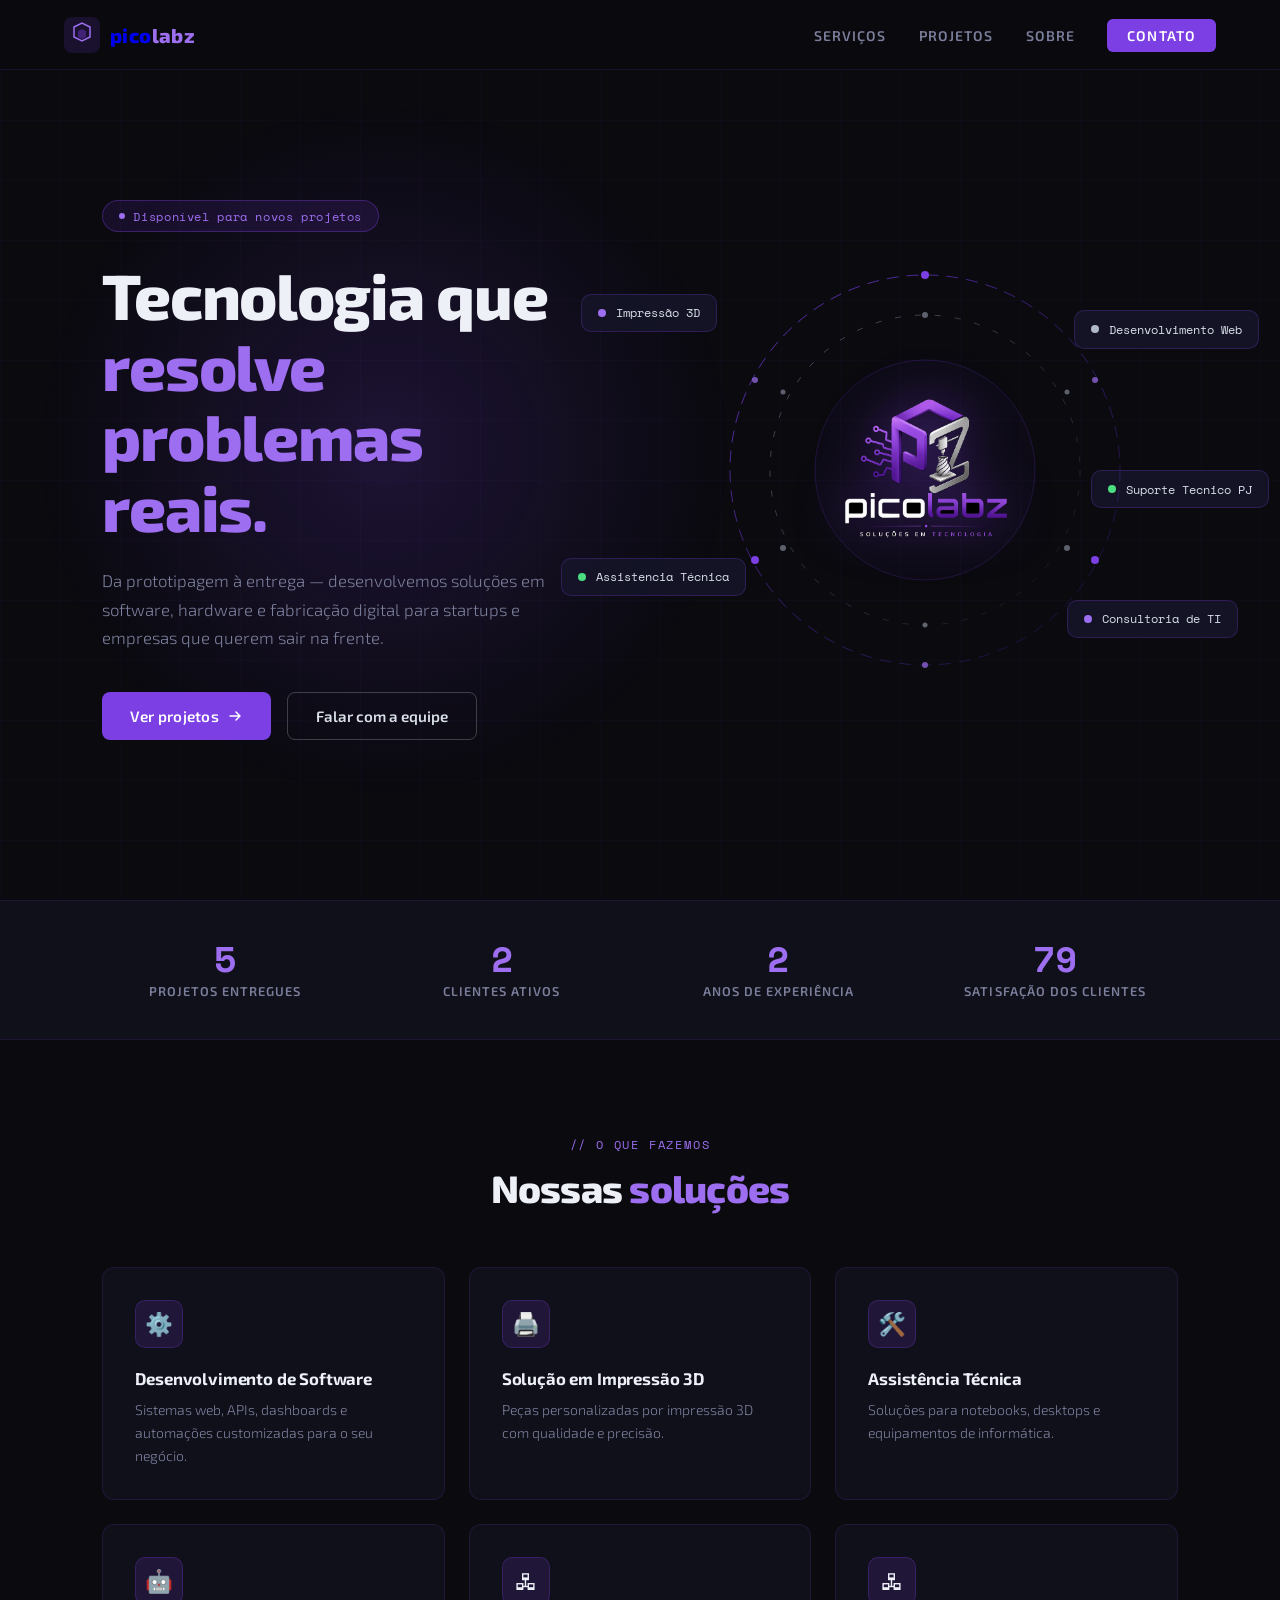
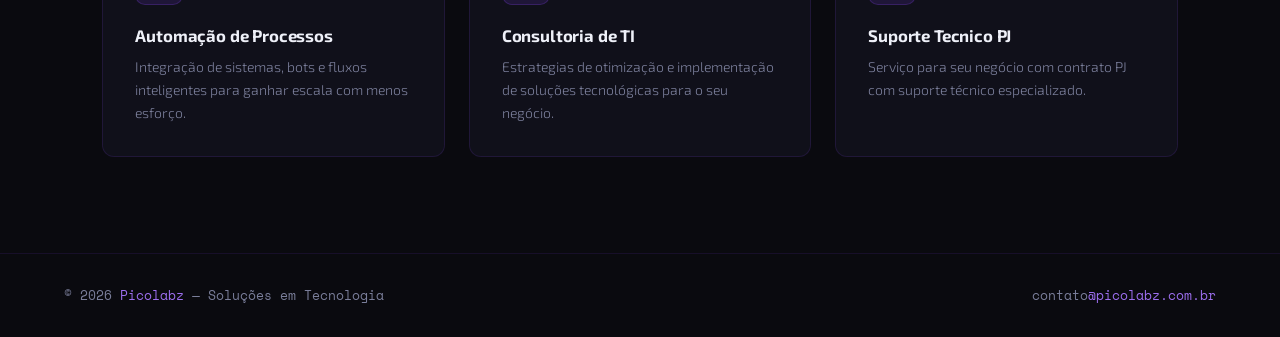
==== index.html @ 447c070c "Commit v1" ====
<!DOCTYPE html>
<html lang="pt-BR">
<head>
  <meta charset="UTF-8" />
  <meta name="viewport" content="width=device-width, initial-scale=1.0" />
  <title>Picolabz — Soluções em Tecnologia</title>
  <link rel="preconnect" href="https://fonts.googleapis.com" />
  <link rel="preconnect" href="https://fonts.gstatic.com" crossorigin />
  <link href="https://fonts.googleapis.com/css2?family=Exo+2:wght@300;400;600;800&family=Space+Mono:wght@400;700&display=swap" rel="stylesheet" />
  <link rel="stylesheet" href="./css/style.css" />
</head>
<body>

  <!-- NAV -->
  <nav>
    <a class="nav-logo" href="#">
      <svg class="nav-logo-icon" viewBox="0 0 36 36" fill="none" xmlns="http://www.w3.org/2000/svg">
        <rect width="36" height="36" rx="8" fill="rgba(123,63,228,0.15)"/>
        <path d="M10 10 L18 6 L26 10 L26 20 L18 24 L10 20 Z" stroke="#9D6FF0" stroke-width="1.5" fill="none"/>
        <path d="M14 14 L18 12 L22 14 L22 20 L18 22 L14 20 Z" fill="rgba(123,63,228,0.4)"/>
      </svg>
      <span class="nav-logo-text">pico<span>labz</span></span>
    </a>
    <ul class="nav-links">
      <li><a href="#servicos">Serviços</a></li>
      <li><a href="#projetos">Projetos</a></li>
      <li><a href="#sobre">Sobre</a></li>
      <li><a href="#contato" class="nav-cta">Contato</a></li>
    </ul>
  </nav>

  <!-- HERO -->
  <section class="hero">
    <div class="hero-glow"></div>
    <div class="hero-inner">

      <!-- Left -->
      <div class="hero-content">
        <div class="hero-badge">
          <span class="hero-badge-dot"></span>
          Disponível para novos projetos
        </div>

        <h1 class="hero-title">
          Tecnologia que<br>
          <span class="line2">resolve problemas<br>reais.</span>
        </h1>

        <p class="hero-subtitle">
          Da prototipagem à entrega — desenvolvemos soluções em software, hardware e fabricação digital para startups e empresas que querem sair na frente.
        </p>

        <div class="hero-actions">
          <a href="#projetos" class="btn-primary">
            Ver projetos
            <svg width="16" height="16" viewBox="0 0 16 16" fill="none"><path d="M3 8h10M9 4l4 4-4 4" stroke="currentColor" stroke-width="1.5" stroke-linecap="round" stroke-linejoin="round"/></svg>
          </a>
          <a href="#contato" class="btn-outline">
            Falar com a equipe
          </a>
        </div>
      </div>

      <!-- Right: logo + rings -->
      <div class="hero-visual">

        <!-- Floating tech cards -->
        <div class="tech-card tc1">
          <span class="tc-dot purple"></span>
          Impressão 3D
        </div>
        <div class="tech-card tc2">
          <span class="tc-dot green"></span>
          Assistencia Técnica
        </div>
        <div class="tech-card tc3">
          <span class="tc-dot silver"></span>
          Desenvolvimento Web
        </div>
        <div class="tech-card tc4">
          <span class="tc-dot purple"></span>
          Consultoria de TI
        </div>
        <div class="tech-card tc5">
          <span class="tc-dot green"></span>
          Suporte Tecnico PJ
        </div>

        <div class="hex-ring">
          <svg viewBox="0 0 420 420" xmlns="http://www.w3.org/2000/svg" aria-hidden="true">
            <defs>
              <linearGradient id="ringGrad" x1="0%" y1="0%" x2="100%" y2="100%">
                <stop offset="0%" stop-color="#7B3FE4" stop-opacity="0.8"/>
                <stop offset="100%" stop-color="#4B1FA8" stop-opacity="0.2"/>
              </linearGradient>
              <linearGradient id="ringGrad2" x1="0%" y1="0%" x2="100%" y2="100%">
                <stop offset="0%" stop-color="#B0B8C8" stop-opacity="0.4"/>
                <stop offset="100%" stop-color="#B0B8C8" stop-opacity="0.05"/>
              </linearGradient>
            </defs>

            <!-- Outer spinning ring -->
            <g class="ring-spin">
              <circle cx="210" cy="210" r="195" fill="none" stroke="url(#ringGrad)" stroke-width="1" stroke-dasharray="12 8"/>
              <!-- Dots on ring -->
              <circle cx="210" cy="15" r="4" fill="#7B3FE4"/>
              <circle cx="380" cy="120" r="3" fill="#9D6FF0" opacity="0.7"/>
              <circle cx="380" cy="300" r="4" fill="#7B3FE4"/>
              <circle cx="210" cy="405" r="3" fill="#9D6FF0" opacity="0.7"/>
              <circle cx="40" cy="300" r="4" fill="#7B3FE4"/>
              <circle cx="40" cy="120" r="3" fill="#9D6FF0" opacity="0.7"/>
            </g>

            <!-- Middle ring -->
            <g class="ring-spin-rev">
              <circle cx="210" cy="210" r="155" fill="none" stroke="url(#ringGrad2)" stroke-width="1" stroke-dasharray="6 14"/>
              <circle cx="210" cy="55" r="3" fill="#B0B8C8" opacity="0.5"/>
              <circle cx="352" cy="132" r="2.5" fill="#B0B8C8" opacity="0.5"/>
              <circle cx="352" cy="288" r="3" fill="#B0B8C8" opacity="0.5"/>
              <circle cx="210" cy="365" r="2.5" fill="#B0B8C8" opacity="0.5"/>
              <circle cx="68" cy="288" r="3" fill="#B0B8C8" opacity="0.5"/>
              <circle cx="68" cy="132" r="2.5" fill="#B0B8C8" opacity="0.5"/>
            </g>

            <!-- Inner glow circle -->
            <circle cx="210" cy="210" r="110" fill="rgba(123,63,228,0.04)" stroke="rgba(123,63,228,0.2)" stroke-width="1"/>
          </svg>

          <!-- Logo in center -->
          <div class="logo-center">
            <img src="./img/PICOLABZ_LOGOT.png" alt="Picolabz Logo" />
          </div>
        </div>
      </div>
    </div>
  </section>

  <!-- STATS -->
  <div class="stats">
    <div class="stats-inner">
      <div class="stat-item">
        <div class="stat-num" data-target="6">0</div>
        <div class="stat-label">Projetos entregues</div>
      </div>
      <div class="stat-item">
        <div class="stat-num" data-target="3">0</div>
        <div class="stat-label">Clientes ativos</div>
      </div>
      <div class="stat-item">
        <div class="stat-num" data-target="3" data-suffix="+">0</div>
        <div class="stat-label">Anos de experiência</div>
      </div>
      <div class="stat-item">
        <div class="stat-num" data-target="100" data-suffix="%">0</div>
        <div class="stat-label">Satisfação dos clientes</div>
      </div>
    </div>
  </div>

  <!-- SERVICES -->
  <section class="services" id="servicos">
    <div class="section-header">
      <div class="section-tag">// o que fazemos</div>
      <h2 class="section-title">Nossas <span>soluções</span></h2>
    </div>
    <div class="services-grid">
      <div class="service-card">
        <div class="service-icon">⚙️</div>
        <div class="service-name">Desenvolvimento de Software</div>
        <div class="service-desc">Sistemas web, APIs, dashboards e automações customizadas para o seu negócio.</div>
      </div>
      <div class="service-card">
        <div class="service-icon">🖨️</div>
        <div class="service-name">Solução em Impressão 3D</div>
        <div class="service-desc">Peças personalizadas por impressão 3D com qualidade e precisão.</div>
      </div>
      <div class="service-card">
        <div class="service-icon">🛠️</div>
        <div class="service-name">Assistência Técnica</div>
        <div class="service-desc">Soluções para notebooks, desktops e equipamentos de informática.</div>
      </div>
      <div class="service-card">
        <div class="service-icon">🤖</div>
        <div class="service-name">Automação de Processos</div>
        <div class="service-desc">Integração de sistemas, bots e fluxos inteligentes para ganhar escala com menos esforço.</div>
      </div>
      <div class="service-card">
        <div class="service-icon">🖧</div>
        <div class="service-name">Consultoria de TI</div>
        <div class="service-desc">Estrategias de otimização e implementação de soluções tecnológicas para o seu negócio.</div>
      </div>
      <div class="service-card">
        <div class="service-icon">🖧</div>
        <div class="service-name">Suporte Tecnico PJ</div>
        <div class="service-desc">Serviço para seu negócio com contrato PJ com suporte técnico especializado.</div>
      </div>

      
    </div>
  </section>

  <!-- FOOTER -->
  <footer>
    <div class="footer-text">© 2026 <span>Picolabz</span> — Soluções em Tecnologia</div>
    <div class="footer-text">contato<span>@picolabz.com.br</span></div>
  </footer>

  <script>
    /* ── Counter animation ── */
    function animateCounter(el) {
      const target = parseInt(el.dataset.target, 10);
      const suffix = el.dataset.suffix || '+';
      const duration = 1500;
      const start = performance.now();
      const update = (now) => {
        const elapsed = now - start;
        const progress = Math.min(elapsed / duration, 1);
        const ease = 1 - Math.pow(1 - progress, 3);
        const val = Math.round(ease * target);
        el.textContent = val + (progress === 1 ? suffix : '');
        if (progress < 1) requestAnimationFrame(update);
      };
      requestAnimationFrame(update);
    }

    const io = new IntersectionObserver((entries) => {
      entries.forEach(e => {
        if (e.isIntersecting) {
          animateCounter(e.target);
          io.unobserve(e.target);
        }
      });
    }, { threshold: 0.5 });

    document.querySelectorAll('.stat-num[data-target]').forEach(el => io.observe(el));

    /* ── Service cards entrance ── */
    const cardObserver = new IntersectionObserver((entries) => {
      entries.forEach((e, i) => {
        if (e.isIntersecting) {
          e.target.style.opacity = '0';
          e.target.style.transform = 'translateY(20px)';
          e.target.style.transition = `opacity 0.5s ${i * 0.1}s, transform 0.5s ${i * 0.1}s`;
          requestAnimationFrame(() => {
            e.target.style.opacity = '1';
            e.target.style.transform = 'translateY(0)';
          });
          cardObserver.unobserve(e.target);
        }
      });
    }, { threshold: 0.15 });

    document.querySelectorAll('.service-card').forEach(c => cardObserver.observe(c));
  </script>
</body>
</html>
---- css/style.css ----
*, *::before, *::after { box-sizing: border-box; margin: 0; padding: 0; }

    :root {
      --purple:     #7B3FE4;
      --purple-light: #9D6FF0;
      --purple-dark:  #4B1FA8;
      --silver:     #B0B8C8;
      --silver-light: #D8DFE8;
      --bg:         #0A0A0F;
      --bg2:        #10101A;
      --bg3:        #16162A;
      --text:       #EEF0F8;
      --muted:      #7A7E9A;
    }

    html { scroll-behavior: smooth; }

    body {
      font-family: 'Exo 2', sans-serif;
      background: var(--bg);
      color: var(--text);
      min-height: 100vh;
      overflow-x: hidden;
    }

    /* ─── GRID BACKGROUND ─── */
    body::before {
      content: '';
      position: fixed;
      inset: 0;
      background-image:
        linear-gradient(rgba(123,63,228,0.04) 1px, transparent 1px),
        linear-gradient(90deg, rgba(123,63,228,0.04) 1px, transparent 1px);
      background-size: 60px 60px;
      pointer-events: none;
      z-index: 0;
    }

    /* ─── NAV ─── */
    nav {
      position: fixed;
      top: 0; left: 0; right: 0;
      z-index: 100;
      display: flex;
      align-items: center;
      justify-content: space-between;
      padding: 0 clamp(1.5rem, 5vw, 4rem);
      height: 70px;
      background: rgba(10,10,15,0.7);
      backdrop-filter: blur(16px);
      border-bottom: 1px solid rgba(123,63,228,0.15);
    }

    .nav-logo {
      display: flex;
      align-items: center;
      gap: 10px;
      text-decoration: none;
    }

    .nav-logo-icon {
      width: 36px;
      height: 36px;
    }

    .nav-logo-text {
      font-size: 1.25rem;
      font-weight: 800;
      letter-spacing: 0.02em;
    }

    .nav-logo-text span { color: var(--purple-light); }

    .nav-links {
      display: flex;
      gap: 2rem;
      list-style: none;
    }

    .nav-links a {
      text-decoration: none;
      color: var(--muted);
      font-size: 0.875rem;
      font-weight: 600;
      letter-spacing: 0.08em;
      text-transform: uppercase;
      transition: color 0.2s;
    }

    .nav-links a:hover { color: var(--purple-light); }

    .nav-cta {
      background: var(--purple);
      color: #fff !important;
      padding: 0.5rem 1.25rem;
      border-radius: 6px;
      transition: background 0.2s !important;
    }

    .nav-cta:hover { background: var(--purple-light) !important; color: #fff !important; }

    /* ─── HERO ─── */
    .hero {
      position: relative;
      z-index: 1;
      min-height: 100vh;
      display: flex;
      align-items: center;
      padding: 100px clamp(1.5rem, 8vw, 8rem) 60px;
    }

    .hero-inner {
      display: grid;
      grid-template-columns: 1fr 1fr;
      gap: 4rem;
      align-items: center;
      max-width: 1280px;
      margin: 0 auto;
      width: 100%;
    }

    /* Glow orb */
    .hero-glow {
      position: absolute;
      width: 700px;
      height: 700px;
      border-radius: 50%;
      background: radial-gradient(circle, rgba(123,63,228,0.18) 0%, transparent 70%);
      top: 50%;
      left: 30%;
      transform: translate(-50%, -50%);
      pointer-events: none;
      animation: pulse 6s ease-in-out infinite;
    }

    @keyframes pulse {
      0%, 100% { opacity: 0.6; transform: translate(-50%, -50%) scale(1); }
      50% { opacity: 1; transform: translate(-50%, -50%) scale(1.08); }
    }

    /* Left col */
    .hero-content { position: relative; }

    .hero-badge {
      display: inline-flex;
      align-items: center;
      gap: 8px;
      background: rgba(123,63,228,0.12);
      border: 1px solid rgba(123,63,228,0.35);
      border-radius: 100px;
      padding: 0.35rem 1rem;
      font-size: 0.78rem;
      font-family: 'Space Mono', monospace;
      color: var(--purple-light);
      letter-spacing: 0.05em;
      margin-bottom: 1.75rem;
      opacity: 0;
      animation: fadeUp 0.7s 0.2s forwards;
    }

    .hero-badge-dot {
      width: 6px; height: 6px;
      border-radius: 50%;
      background: var(--purple-light);
      animation: blink 1.5s ease-in-out infinite;
    }

    @keyframes blink {
      0%, 100% { opacity: 1; }
      50% { opacity: 0.3; }
    }

    .hero-title {
      font-size: clamp(2.5rem, 5vw, 4rem);
      font-weight: 800;
      line-height: 1.1;
      letter-spacing: -0.02em;
      margin-bottom: 1.5rem;
      opacity: 0;
      animation: fadeUp 0.7s 0.4s forwards;
    }

    .hero-title .line2 {
      color: var(--purple-light);
      display: block;
      position: relative;
    }

    .hero-subtitle {
      font-size: 1.05rem;
      color: var(--muted);
      line-height: 1.7;
      max-width: 480px;
      margin-bottom: 2.5rem;
      font-weight: 300;
      opacity: 0;
      animation: fadeUp 0.7s 0.6s forwards;
    }

    .hero-actions {
      display: flex;
      gap: 1rem;
      flex-wrap: wrap;
      opacity: 0;
      animation: fadeUp 0.7s 0.8s forwards;
    }

    .btn-primary {
      display: inline-flex;
      align-items: center;
      gap: 8px;
      background: var(--purple);
      color: #fff;
      padding: 0.875rem 1.75rem;
      border-radius: 8px;
      font-family: 'Exo 2', sans-serif;
      font-weight: 600;
      font-size: 0.95rem;
      text-decoration: none;
      border: none;
      cursor: pointer;
      transition: background 0.2s, transform 0.15s;
      letter-spacing: 0.02em;
    }

    .btn-primary:hover { background: var(--purple-light); transform: translateY(-2px); }

    .btn-outline {
      display: inline-flex;
      align-items: center;
      gap: 8px;
      background: transparent;
      color: var(--silver-light);
      padding: 0.875rem 1.75rem;
      border-radius: 8px;
      font-family: 'Exo 2', sans-serif;
      font-weight: 600;
      font-size: 0.95rem;
      text-decoration: none;
      border: 1px solid rgba(176,184,200,0.3);
      cursor: pointer;
      transition: border-color 0.2s, color 0.2s, transform 0.15s;
    }

    .btn-outline:hover { border-color: var(--purple-light); color: var(--purple-light); transform: translateY(-2px); }

    /* ─── HERO VISUAL ─── */
    .hero-visual {
      position: relative;
      display: flex;
      align-items: center;
      justify-content: center;
      opacity: 0;
      animation: fadeIn 1s 0.5s forwards;
    }

    .hex-ring {
      position: relative;
      width: 420px;
      height: 420px;
    }

    .hex-ring svg { width: 100%; height: 100%; }

    .ring-spin { animation: rotateSlow 20s linear infinite; transform-origin: center; }
    .ring-spin-rev { animation: rotateSlowRev 15s linear infinite; transform-origin: center; }

    @keyframes rotateSlow { to { transform: rotate(360deg); } }
    @keyframes rotateSlowRev { to { transform: rotate(-360deg); } }

    .logo-center {
      position: absolute;
      inset: 0;
      display: flex;
      align-items: center;
      justify-content: center;
    }

    .logo-center img {
      width: 200px;
      height: 200px;
      object-fit: contain;
      filter: drop-shadow(0 0 24px rgba(123,63,228,0.5));
      animation: floatLogo 4s ease-in-out infinite;
    }

    @keyframes floatLogo {
      0%, 100% { transform: translateY(0); }
      50% { transform: translateY(-12px); }
    }

    /* Floating tech cards */
    .tech-card {
      position: absolute;
      background: rgba(22,22,42,0.85);
      border: 1px solid rgba(123,63,228,0.25);
      border-radius: 10px;
      padding: 0.6rem 1rem;
      display: flex;
      align-items: center;
      gap: 10px;
      font-family: 'Space Mono', monospace;
      font-size: 0.72rem;
      color: var(--silver-light);
      backdrop-filter: blur(8px);
      white-space: nowrap;
    }

    .tc-dot {
      width: 8px; height: 8px;
      border-radius: 50%;
      flex-shrink: 0;
    }

    .tc-dot.purple { background: var(--purple-light); }
    .tc-dot.silver { background: var(--silver); }
    .tc-dot.green  { background: #4ADE80; }

    .tc1 { top: 8%; left: -18%; animation: floatCard1 5s ease-in-out infinite; }
    .tc2 { bottom: 20%; left: -22%; animation: floatCard2 6s ease-in-out infinite; }
    .tc3 { top: 12%; right: -16%; animation: floatCard1 5.5s 1s ease-in-out infinite; }
    .tc4 { bottom: 10%; right: -12%; animation: floatCard2 7s 0.5s ease-in-out infinite; }
    .tc5 { top: 50%; right: -18%; animation: floatCard1 6s 2s ease-in-out infinite; }
    
    @keyframes floatCard1 {
      0%, 100% { transform: translateY(0); }
      50% { transform: translateY(-8px); }
    }
    @keyframes floatCard2 {
      0%, 100% { transform: translateY(0); }
      50% { transform: translateY(8px); }
    }

    /* ─── STATS STRIP ─── */
    .stats {
      position: relative;
      z-index: 1;
      background: var(--bg2);
      border-top: 1px solid rgba(123,63,228,0.12);
      border-bottom: 1px solid rgba(123,63,228,0.12);
      padding: 2.5rem clamp(1.5rem, 8vw, 8rem);
    }

    .stats-inner {
      max-width: 1280px;
      margin: 0 auto;
      display: grid;
      grid-template-columns: repeat(4, 1fr);
      gap: 2rem;
    }

    .stat-item {
      text-align: center;
      opacity: 0;
      animation: fadeUp 0.7s forwards;
    }

    .stat-item:nth-child(1) { animation-delay: 1s; }
    .stat-item:nth-child(2) { animation-delay: 1.15s; }
    .stat-item:nth-child(3) { animation-delay: 1.3s; }
    .stat-item:nth-child(4) { animation-delay: 1.45s; }

    .stat-num {
      font-size: 2.25rem;
      font-weight: 800;
      color: var(--purple-light);
      font-family: 'Space Mono', monospace;
      line-height: 1;
      margin-bottom: 0.4rem;
    }

    .stat-label {
      font-size: 0.8rem;
      color: var(--muted);
      letter-spacing: 0.08em;
      text-transform: uppercase;
      font-weight: 600;
    }

    /* ─── SERVICES ─── */
    .services {
      position: relative;
      z-index: 1;
      padding: 6rem clamp(1.5rem, 8vw, 8rem);
    }

    .section-header {
      text-align: center;
      margin-bottom: 3.5rem;
    }

    .section-tag {
      font-family: 'Space Mono', monospace;
      font-size: 0.75rem;
      color: var(--purple-light);
      letter-spacing: 0.15em;
      text-transform: uppercase;
      margin-bottom: 0.75rem;
    }

    .section-title {
      font-size: clamp(1.75rem, 3vw, 2.5rem);
      font-weight: 800;
      letter-spacing: -0.02em;
    }

    .section-title span { color: var(--purple-light); }

    .services-grid {
      max-width: 1280px;
      margin: 0 auto;
      display: grid;
      grid-template-columns: repeat(auto-fit, minmax(260px, 1fr));
      gap: 1.5rem;
    }

    .service-card {
      background: var(--bg2);
      border: 1px solid rgba(123,63,228,0.15);
      border-radius: 12px;
      padding: 2rem;
      transition: border-color 0.25s, transform 0.25s, background 0.25s;
      cursor: default;
      position: relative;
      overflow: hidden;
    }

    .service-card::before {
      content: '';
      position: absolute;
      inset: 0;
      background: radial-gradient(circle at top left, rgba(123,63,228,0.08), transparent 60%);
      opacity: 0;
      transition: opacity 0.3s;
    }

    .service-card:hover {
      border-color: rgba(123,63,228,0.5);
      transform: translateY(-4px);
      background: var(--bg3);
    }

    .service-card:hover::before { opacity: 1; }

    .service-icon {
      width: 48px; height: 48px;
      border-radius: 10px;
      background: rgba(123,63,228,0.15);
      border: 1px solid rgba(123,63,228,0.25);
      display: flex;
      align-items: center;
      justify-content: center;
      margin-bottom: 1.25rem;
      font-size: 1.4rem;
    }

    .service-name {
      font-size: 1.05rem;
      font-weight: 700;
      margin-bottom: 0.6rem;
      letter-spacing: -0.01em;
    }

    .service-desc {
      font-size: 0.875rem;
      color: var(--muted);
      line-height: 1.65;
      font-weight: 300;
    }

    /* ─── FOOTER ─── */
    footer {
      position: relative;
      z-index: 1;
      border-top: 1px solid rgba(123,63,228,0.12);
      padding: 2rem clamp(1.5rem, 5vw, 4rem);
      display: flex;
      align-items: center;
      justify-content: space-between;
      gap: 1rem;
      flex-wrap: wrap;
    }

    .footer-text {
      font-size: 0.8rem;
      color: var(--muted);
      font-family: 'Space Mono', monospace;
    }

    .footer-text span { color: var(--purple-light); }

    /* ─── ANIMATIONS ─── */
    @keyframes fadeUp {
      from { opacity: 0; transform: translateY(20px); }
      to   { opacity: 1; transform: translateY(0); }
    }

    @keyframes fadeIn {
      from { opacity: 0; }
      to   { opacity: 1; }
    }

    /* ─── RESPONSIVE ─── */
    @media (max-width: 900px) {
      .hero-inner { grid-template-columns: 1fr; text-align: center; }
      .hero-subtitle { margin: 0 auto 2.5rem; }
      .hero-actions { justify-content: center; }
      .hero-visual { margin-top: 2rem; }
      .tc1, .tc2, .tc3, .tc4 { display: none; }
      .stats-inner { grid-template-columns: repeat(2, 1fr); }
      .nav-links { display: none; }
    }

    @media (max-width: 480px) {
      .stats-inner { grid-template-columns: 1fr 1fr; }
      .hex-ring { width: 280px; height: 280px; }
      .logo-center img { width: 140px; height: 140px; }
    }
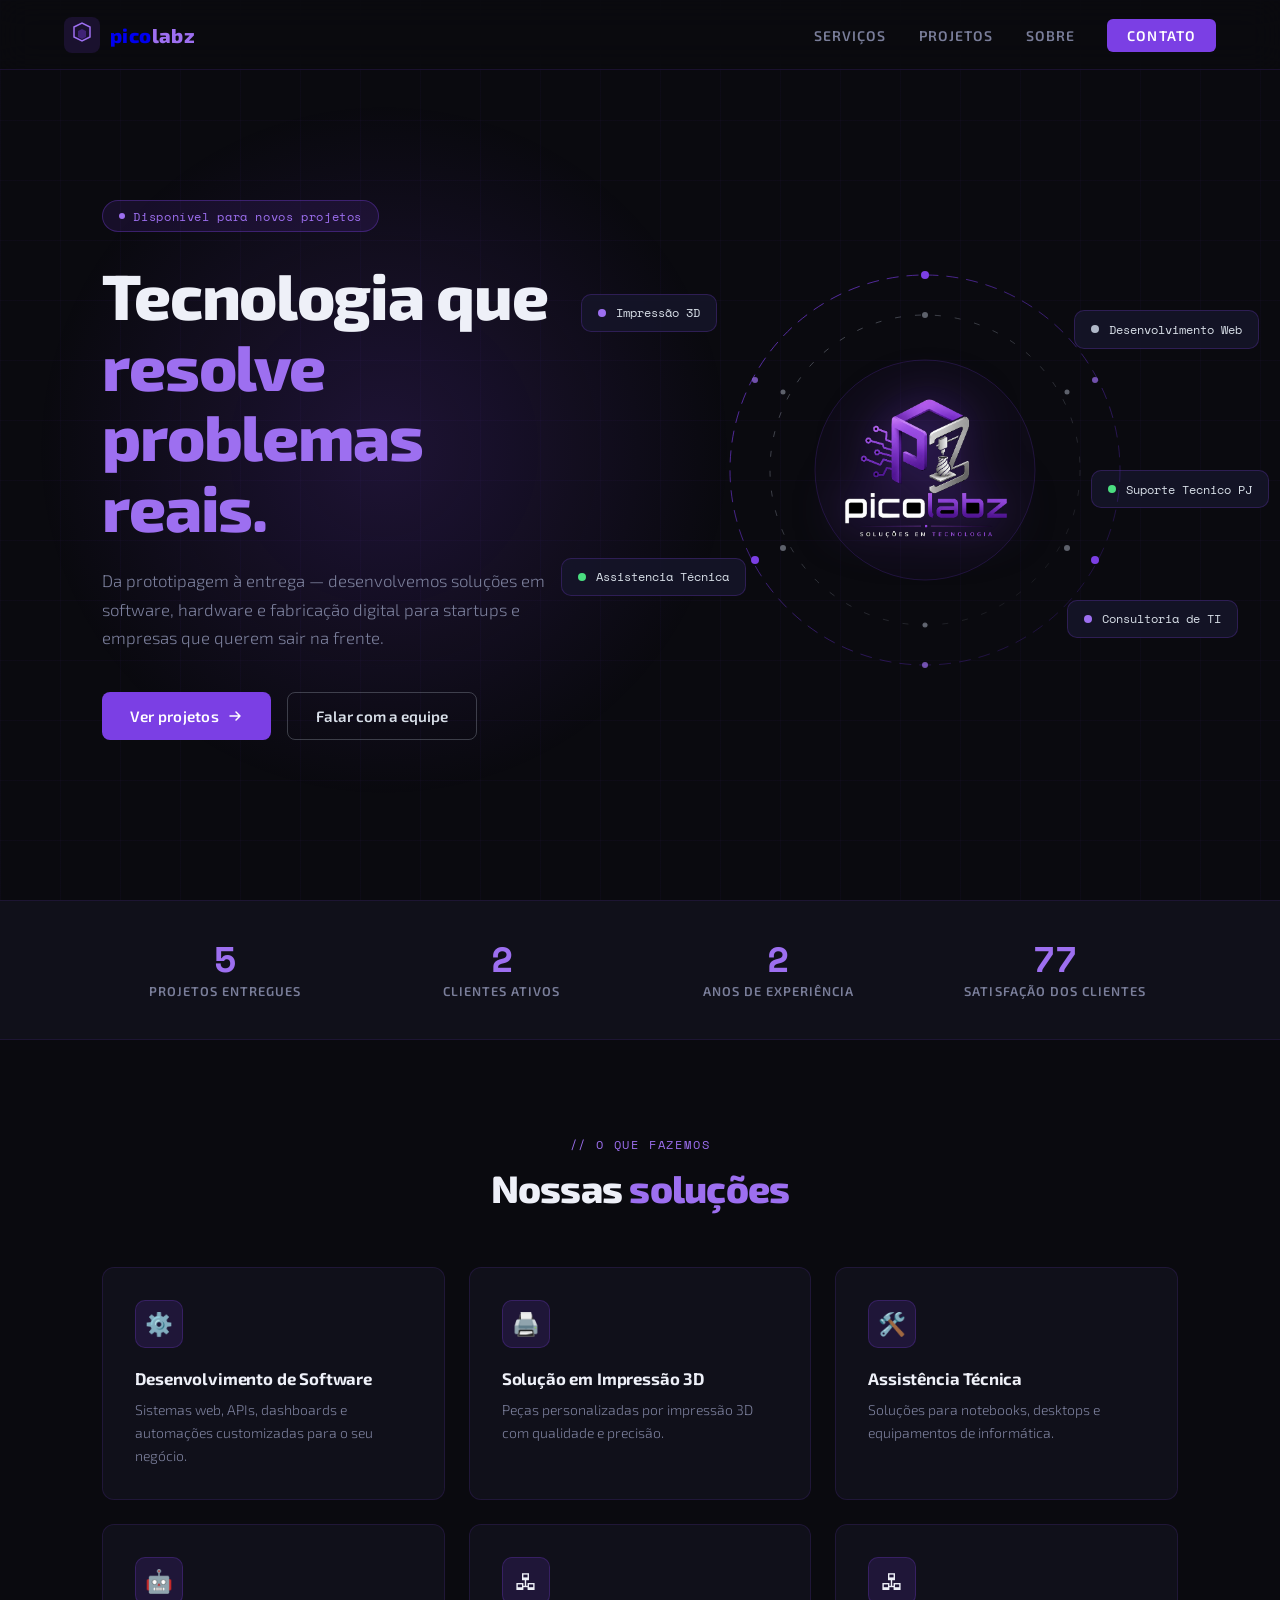
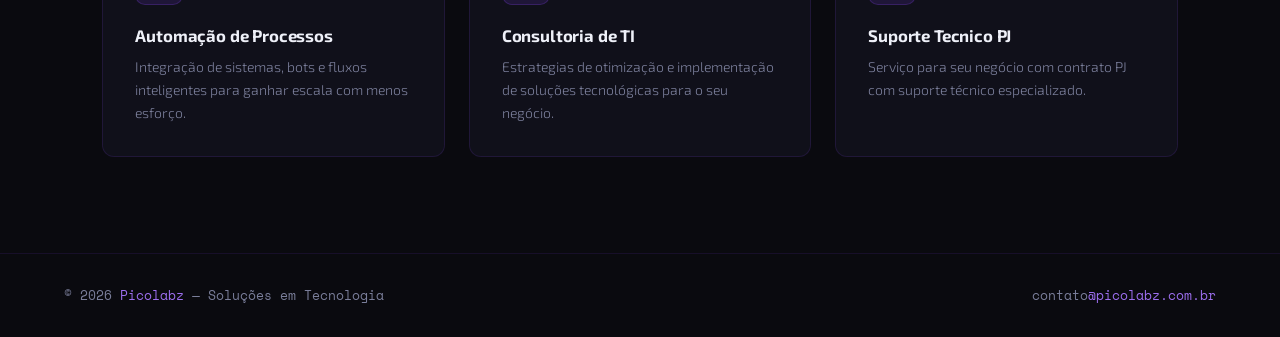
==== commit 9530bafa: "teste_contato" ====
--- a/index.html
+++ b/index.html
@@ -8,6 +8,7 @@
   <link rel="preconnect" href="https://fonts.gstatic.com" crossorigin />
   <link href="https://fonts.googleapis.com/css2?family=Exo+2:wght@300;400;600;800&family=Space+Mono:wght@400;700&display=swap" rel="stylesheet" />
   <link rel="stylesheet" href="./css/style.css" />
+  <link rel="icon" href="./img/PICOLABZ_LOGOT.png" />
 </head>
 <body>
 
@@ -25,7 +26,7 @@
       <li><a href="#servicos">Serviços</a></li>
       <li><a href="#projetos">Projetos</a></li>
       <li><a href="#sobre">Sobre</a></li>
-      <li><a href="#contato" class="nav-cta">Contato</a></li>
+      <li><a href="./pages/contato-form.html" class="nav-cta">Contato</a></li>
     </ul>
   </nav>
 
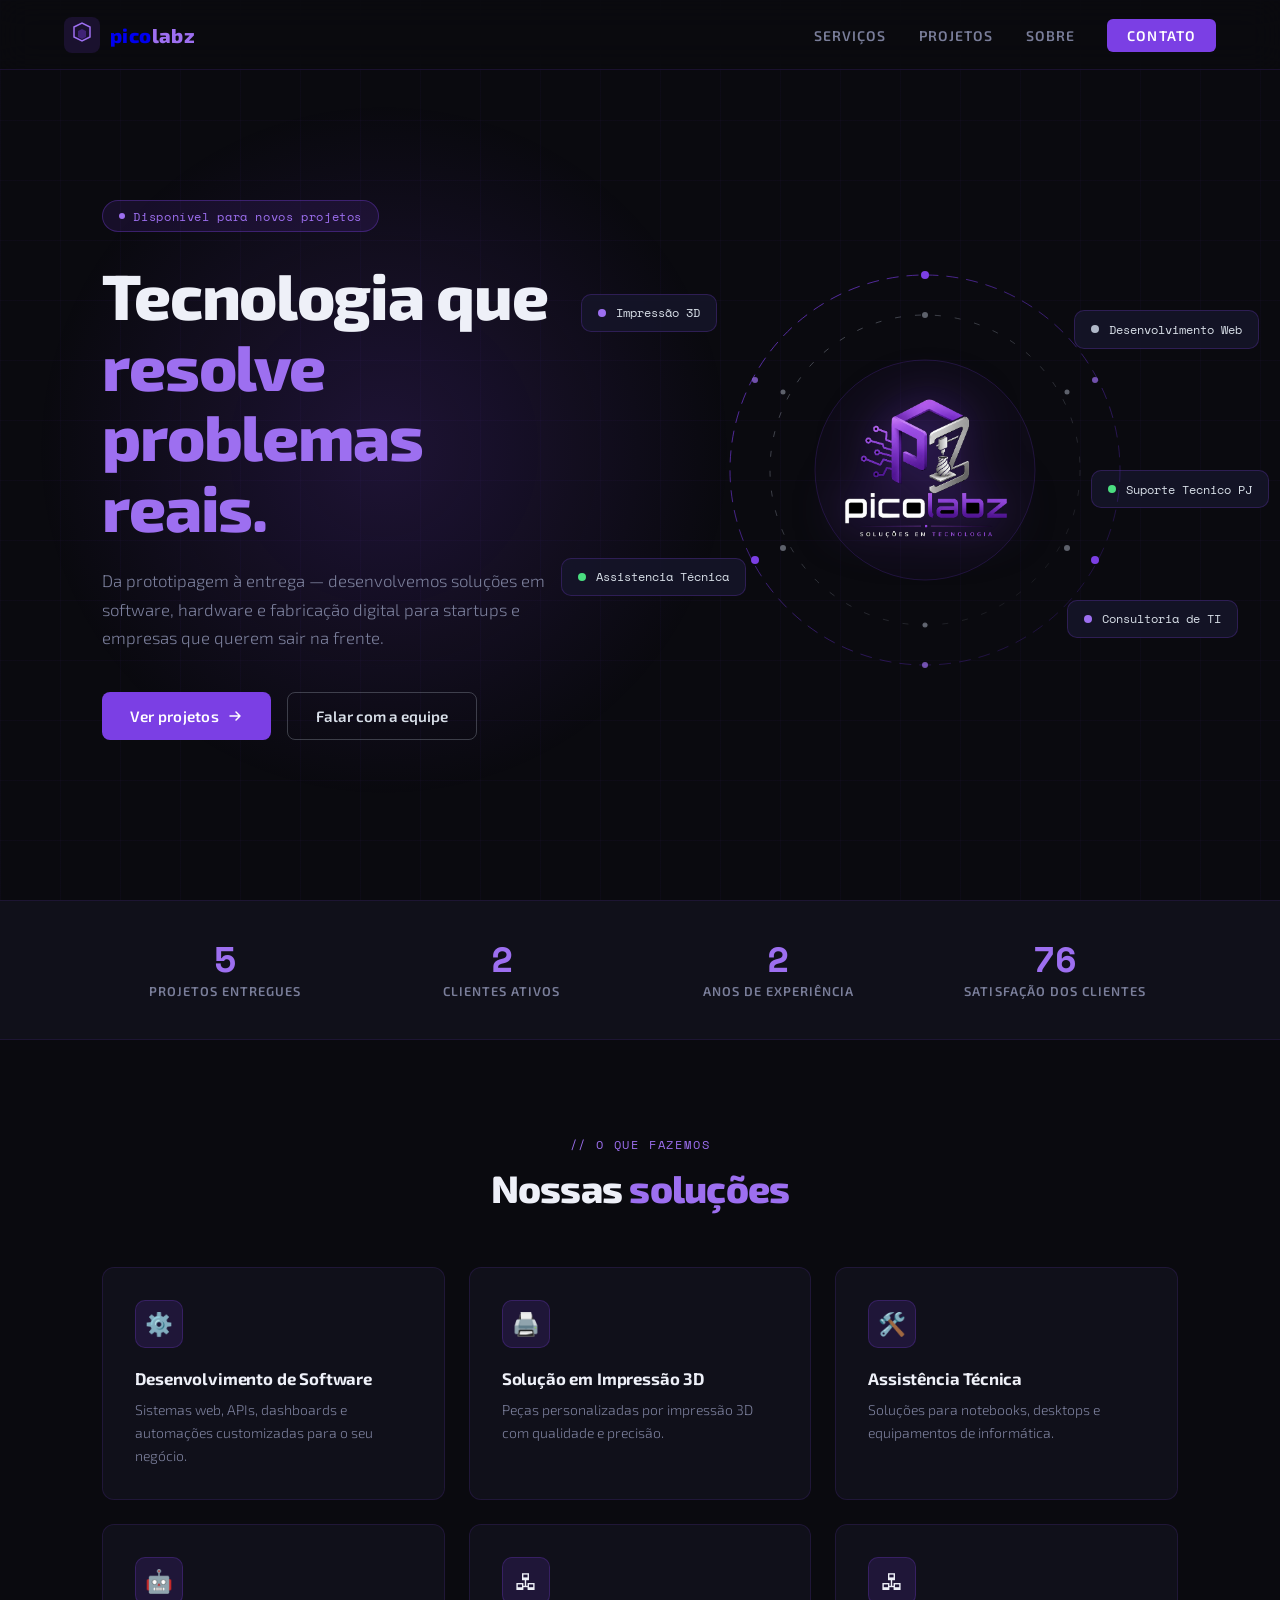
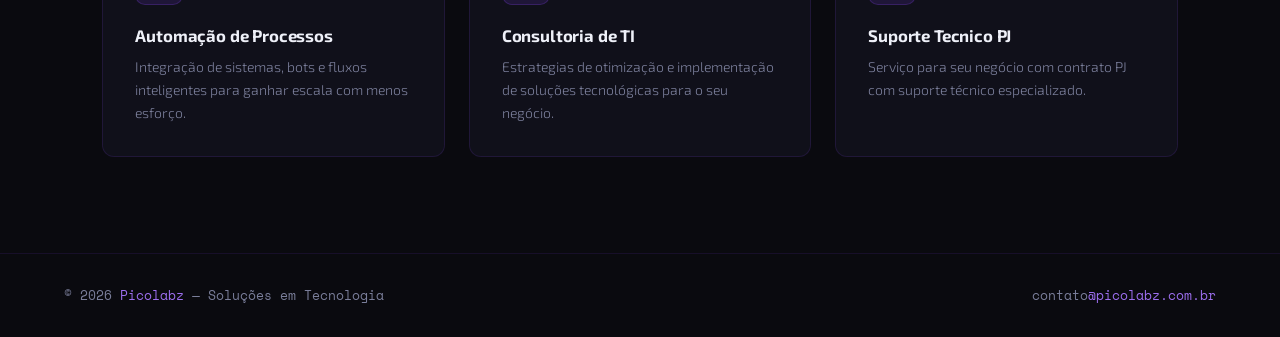
==== commit 41dd064c: "Update index.html" ====
--- a/index.html
+++ b/index.html
@@ -56,7 +56,7 @@
             Ver projetos
             <svg width="16" height="16" viewBox="0 0 16 16" fill="none"><path d="M3 8h10M9 4l4 4-4 4" stroke="currentColor" stroke-width="1.5" stroke-linecap="round" stroke-linejoin="round"/></svg>
           </a>
-          <a href="#contato" class="btn-outline">
+          <a href="./pages/contato-form.html" class="btn-outline">
             Falar com a equipe
           </a>
         </div>
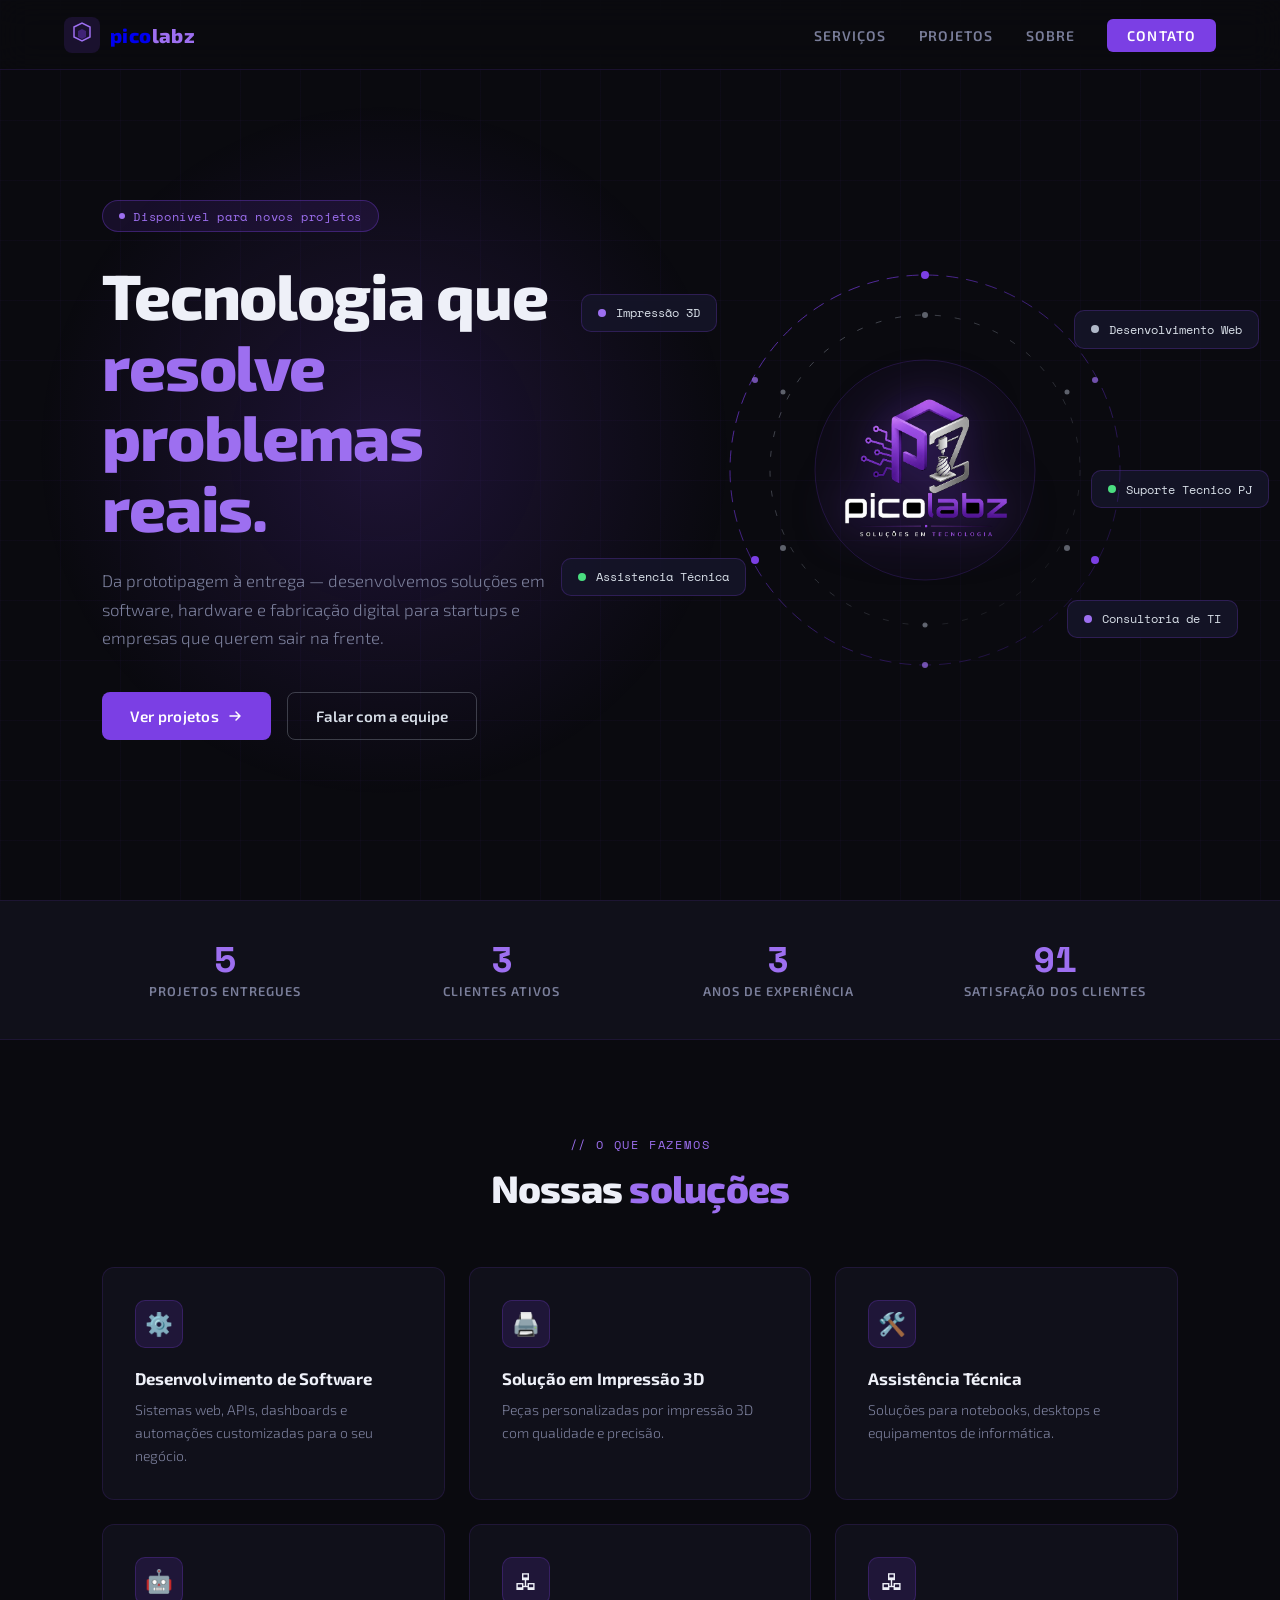
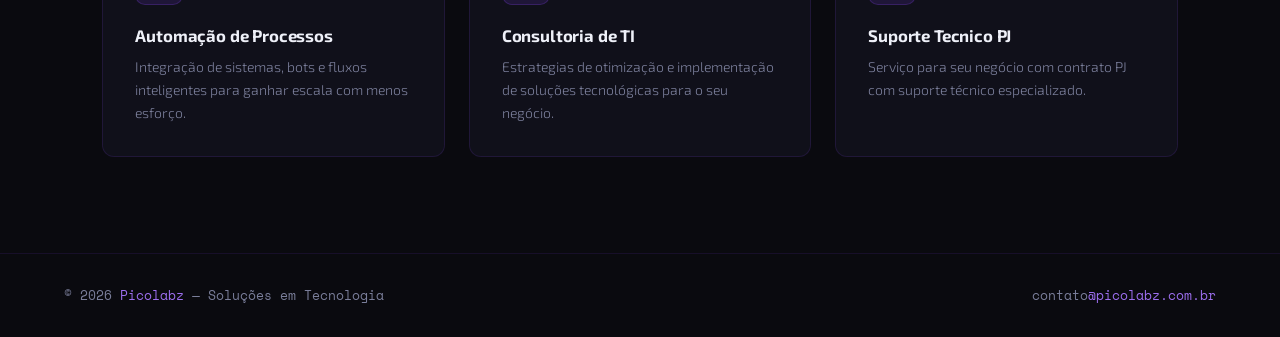
==== commit 0b6f4237: "update index" ====
--- a/index.html
+++ b/index.html
@@ -26,7 +26,7 @@
       <li><a href="#servicos">Serviços</a></li>
       <li><a href="#projetos">Projetos</a></li>
       <li><a href="#sobre">Sobre</a></li>
-      <li><a href="./pages/contato-form.html" class="nav-cta">Contato</a></li>
+      <li><a href="/contato" class="nav-cta">Contato</a></li>
     </ul>
   </nav>
 
@@ -56,7 +56,7 @@
             Ver projetos
             <svg width="16" height="16" viewBox="0 0 16 16" fill="none"><path d="M3 8h10M9 4l4 4-4 4" stroke="currentColor" stroke-width="1.5" stroke-linecap="round" stroke-linejoin="round"/></svg>
           </a>
-          <a href="./pages/contato-form.html" class="btn-outline">
+          <a href="/contato" class="btn-outline">
             Falar com a equipe
           </a>
         </div>
--- a/css/style.css
+++ b/css/style.css
@@ -515,4 +515,31 @@
       .stats-inner { grid-template-columns: 1fr 1fr; }
       .hex-ring { width: 280px; height: 280px; }
       .logo-center img { width: 140px; height: 140px; }
+    }
+
+    form {
+      display: flex;
+      flex-direction: column;
+      gap: 1rem;
+      max-width: 400px;
+    }
+
+    .__capcha {
+      display: flex;
+      align-items: center;
+      gap: 0.75rem;
+    }
+
+    .__next-btn {
+      background: var(--purple);
+      color: #fff;
+      padding: 0.75rem 1.5rem;
+      border-radius: 6px;
+      font-family: 'Exo 2', sans-serif;
+      font-weight: 600;
+      font-size: 0.9rem;
+      text-decoration: none;
+      border: none;
+      cursor: pointer;
+      transition: background 0.2s, transform 0.15s;
     }
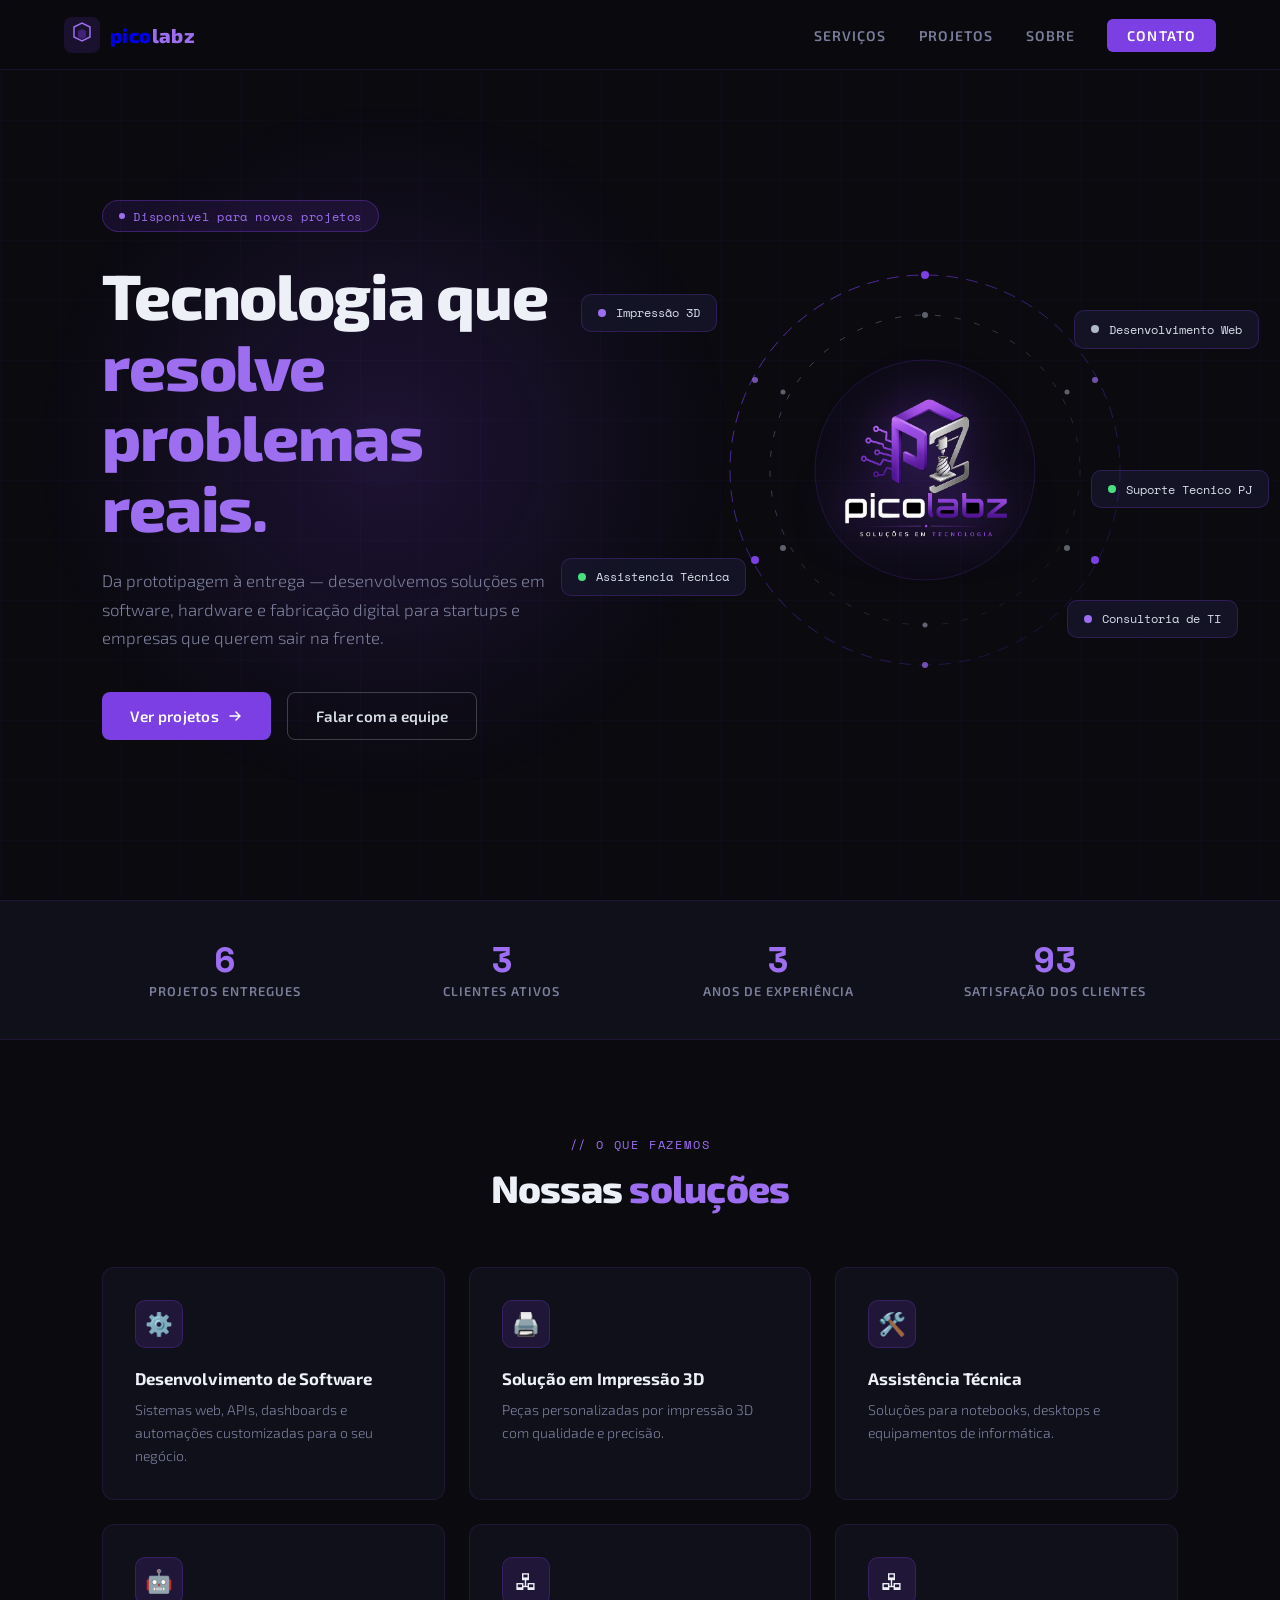
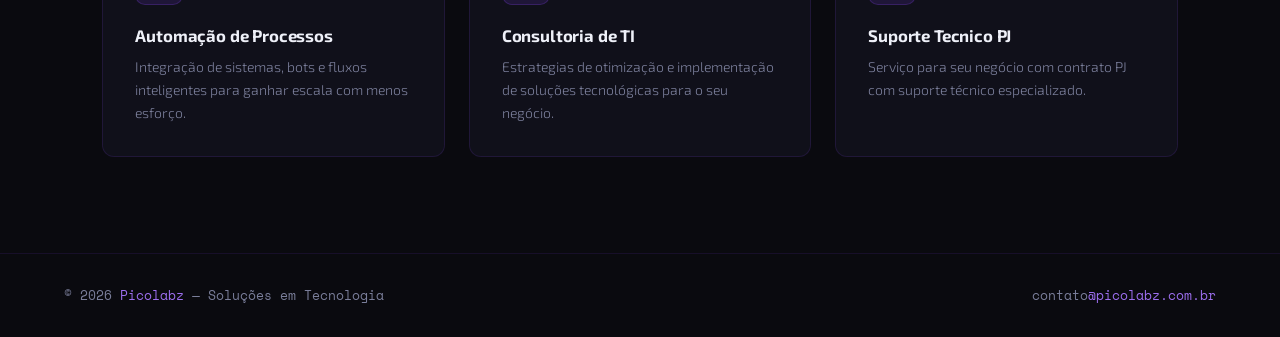
==== commit 9668a208: "aba projetos" ====
--- a/index.html
+++ b/index.html
@@ -24,7 +24,7 @@
     </a>
     <ul class="nav-links">
       <li><a href="#servicos">Serviços</a></li>
-      <li><a href="#projetos">Projetos</a></li>
+      <li><a href="/projetos">Projetos</a></li>
       <li><a href="#sobre">Sobre</a></li>
       <li><a href="/contato" class="nav-cta">Contato</a></li>
     </ul>
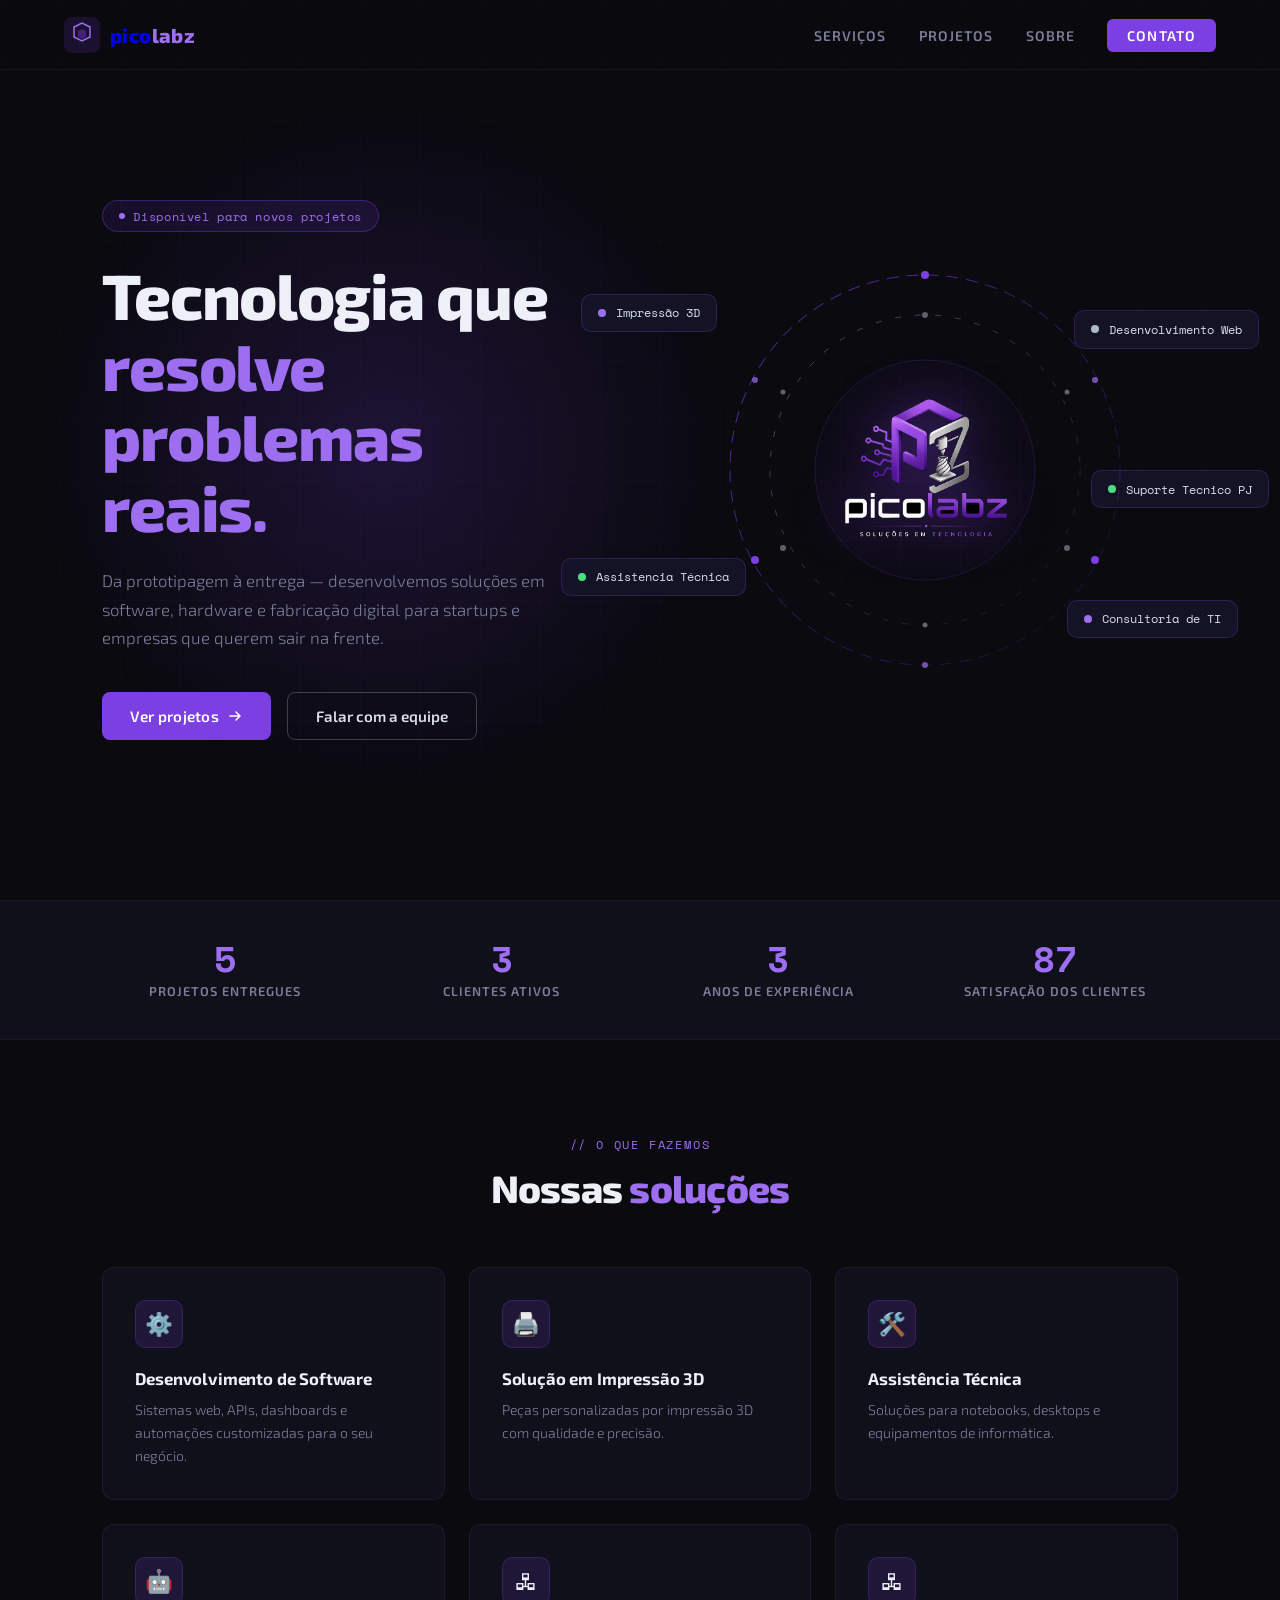
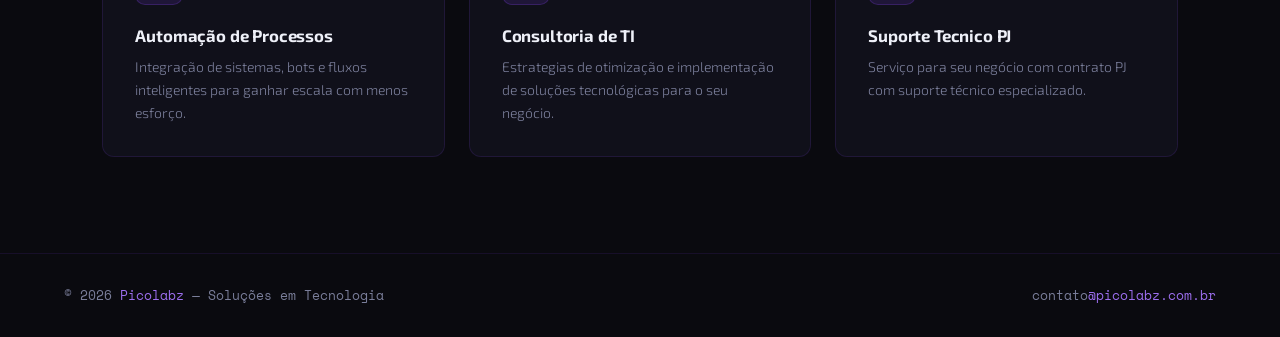
==== commit aefdf810: "Update index.html" ====
--- a/index.html
+++ b/index.html
@@ -52,7 +52,7 @@
         </p>
 
         <div class="hero-actions">
-          <a href="#projetos" class="btn-primary">
+          <a href="/projetos" class="btn-primary">
             Ver projetos
             <svg width="16" height="16" viewBox="0 0 16 16" fill="none"><path d="M3 8h10M9 4l4 4-4 4" stroke="currentColor" stroke-width="1.5" stroke-linecap="round" stroke-linejoin="round"/></svg>
           </a>
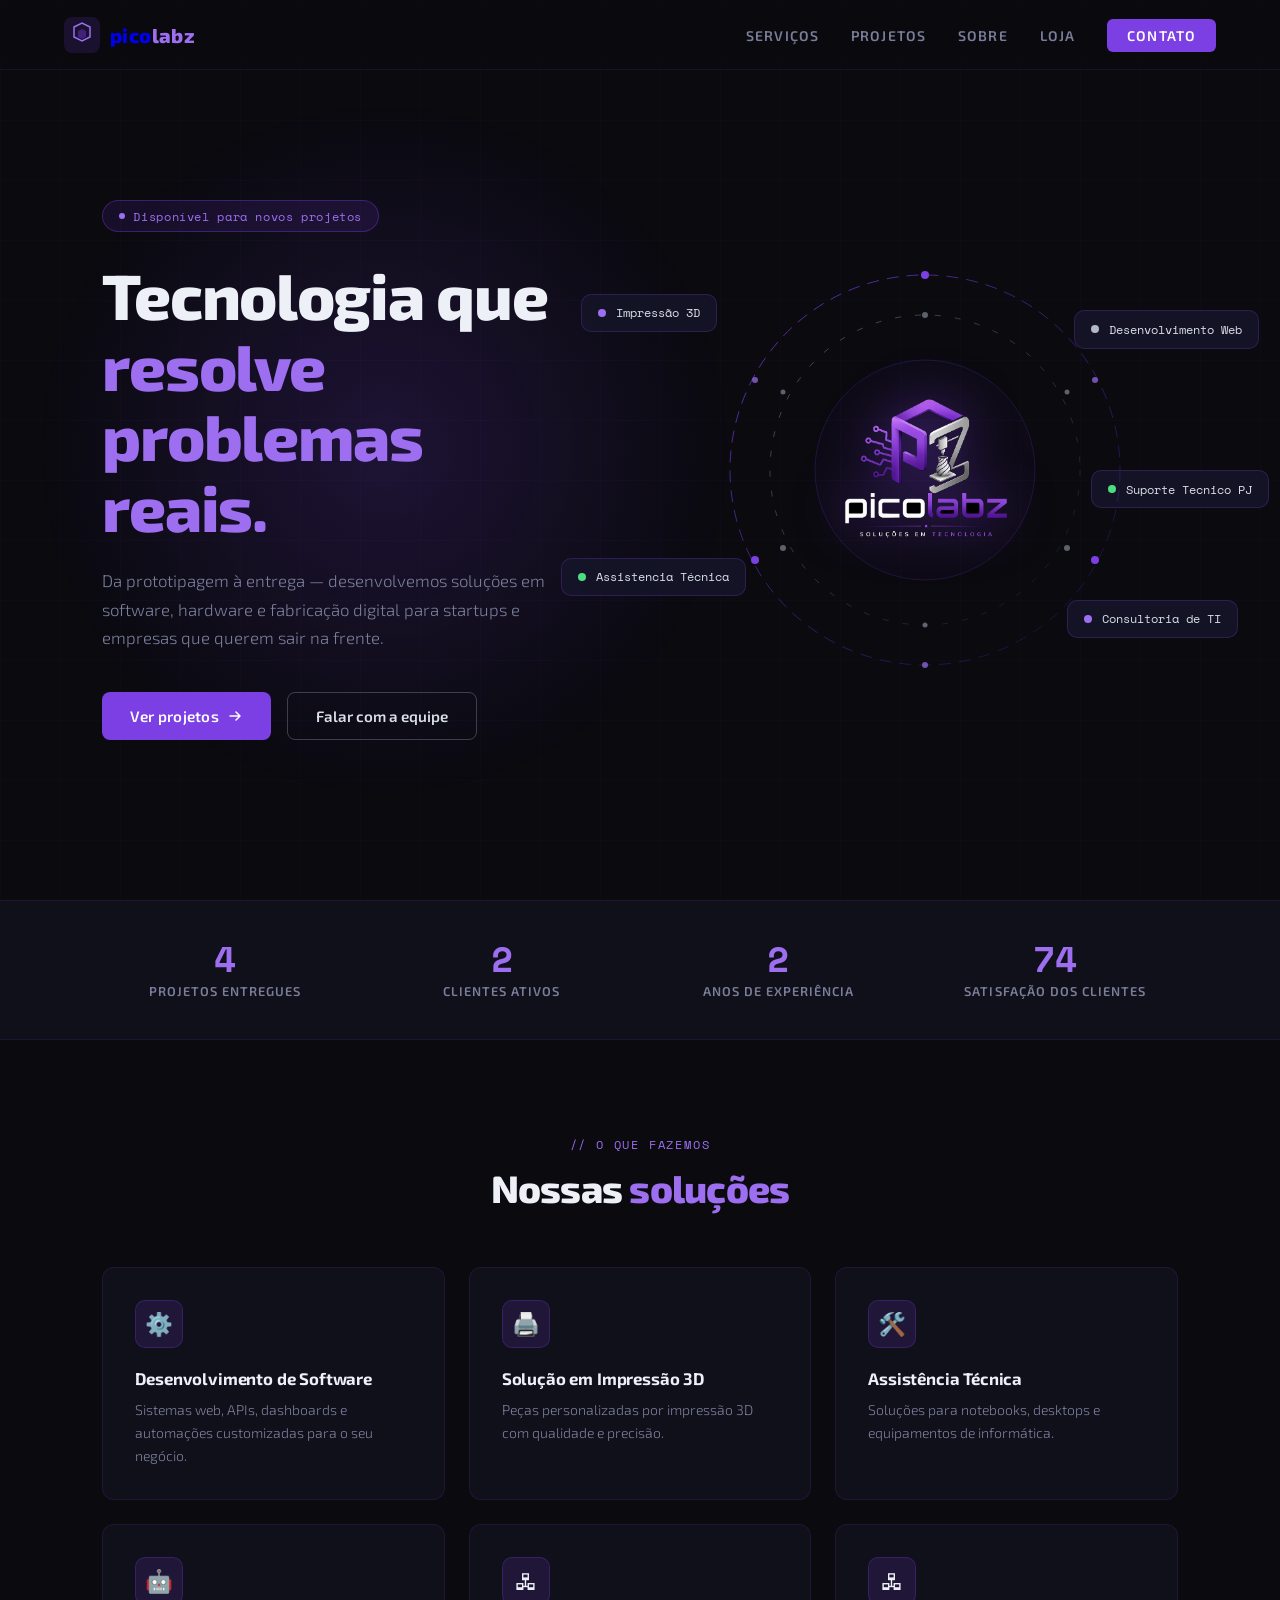
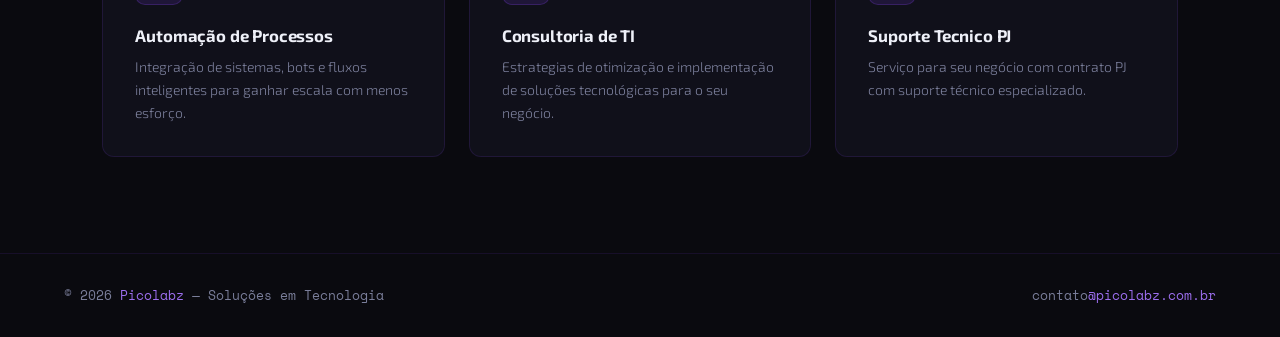
==== commit b26a3c8f: "Update index.html" ====
--- a/index.html
+++ b/index.html
@@ -26,7 +26,9 @@
       <li><a href="#servicos">Serviços</a></li>
       <li><a href="/projetos">Projetos</a></li>
       <li><a href="#sobre">Sobre</a></li>
+      <li><a href="/">Loja</a></li>
       <li><a href="/contato" class="nav-cta">Contato</a></li>
+      
     </ul>
   </nav>
 
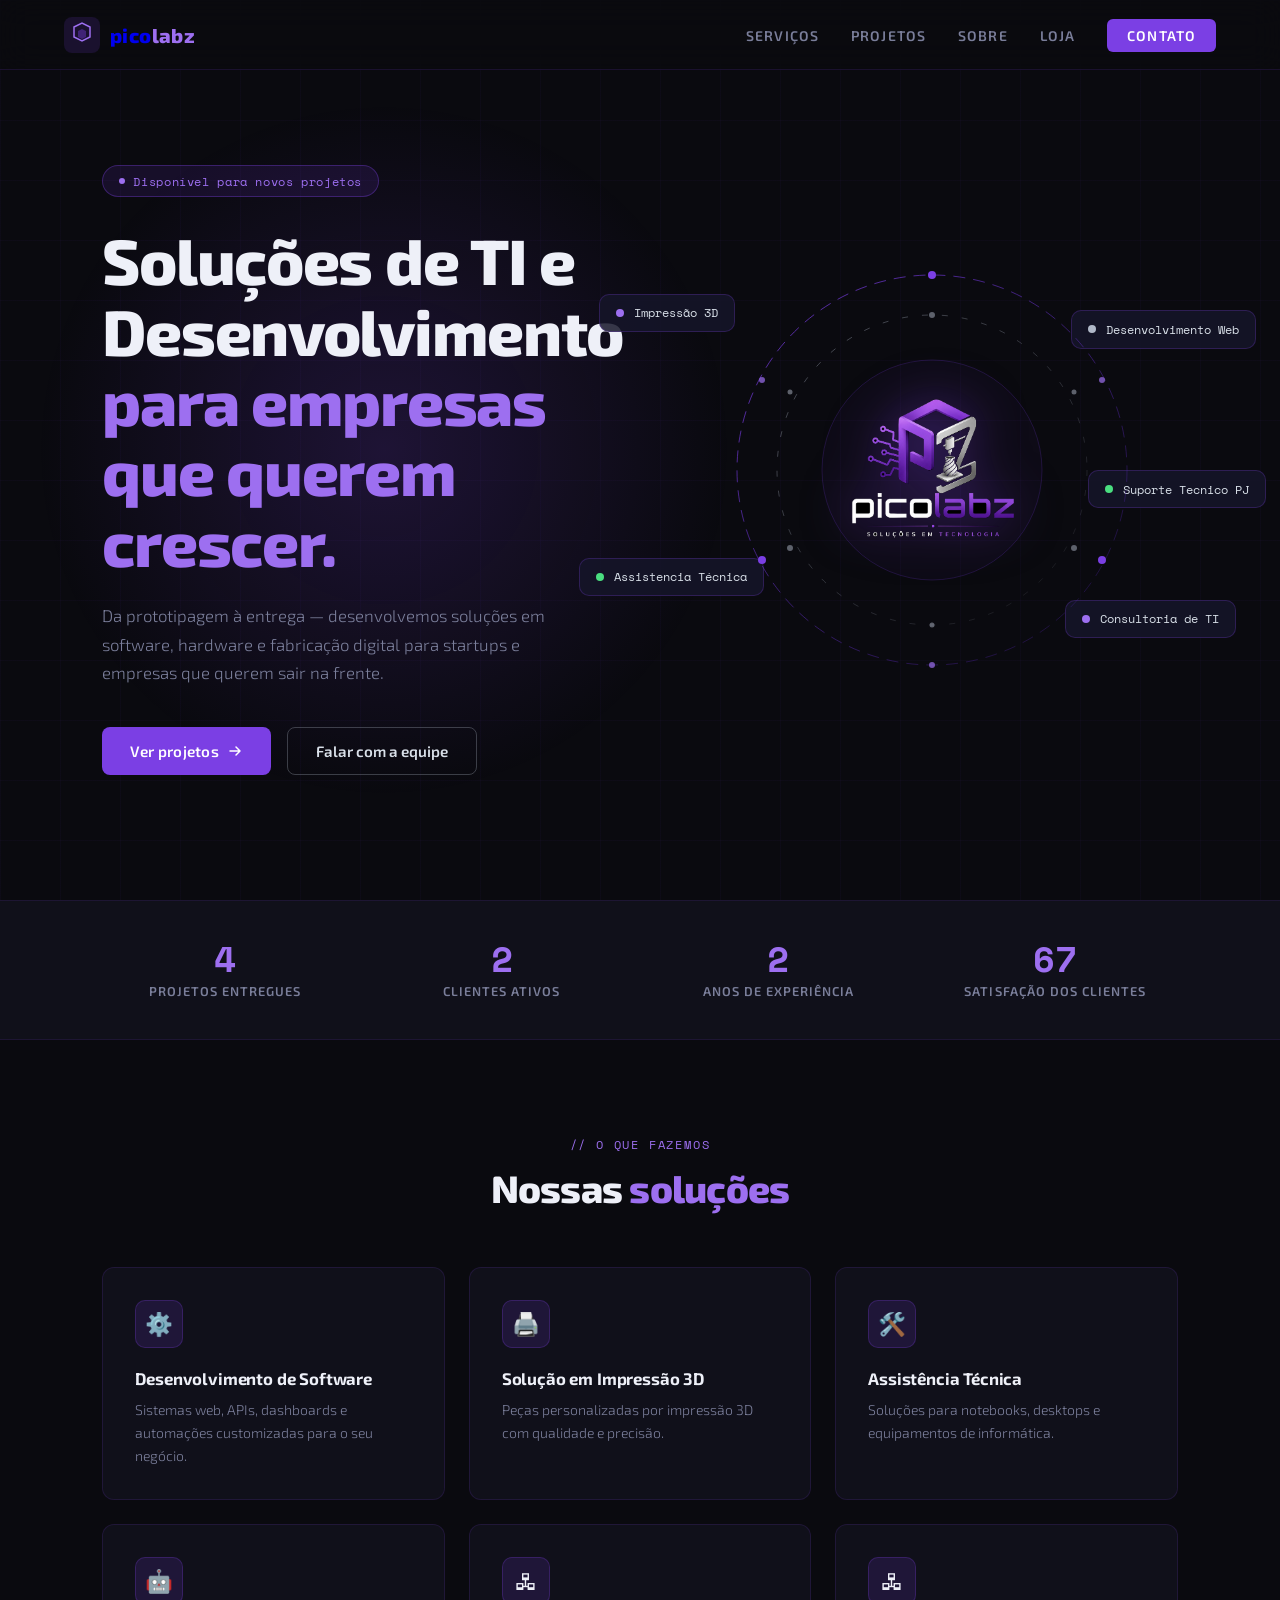
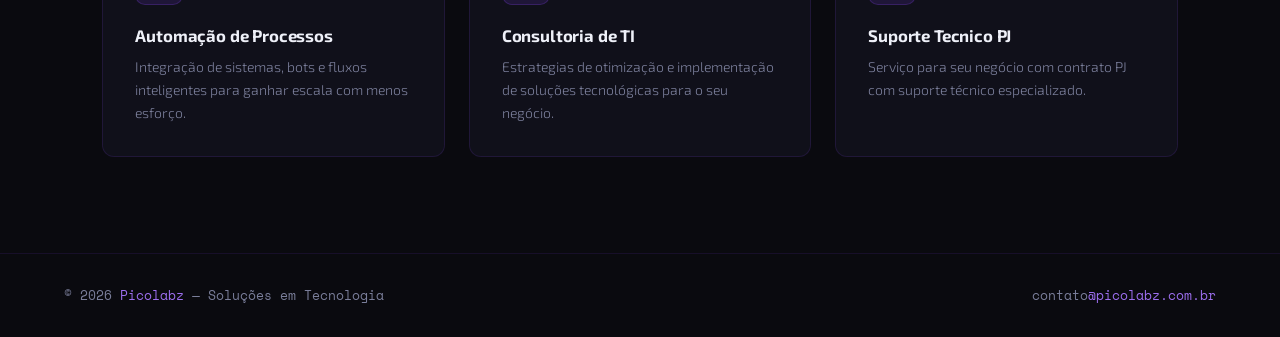
==== commit 7722e455: "Update index.html" ====
--- a/index.html
+++ b/index.html
@@ -45,8 +45,8 @@
         </div>
 
         <h1 class="hero-title">
-          Tecnologia que<br>
-          <span class="line2">resolve problemas<br>reais.</span>
+          Soluções de TI e Desenvolvimento<br>
+          <span class="line2">para empresas que querem crescer.</span>
         </h1>
 
         <p class="hero-subtitle">
